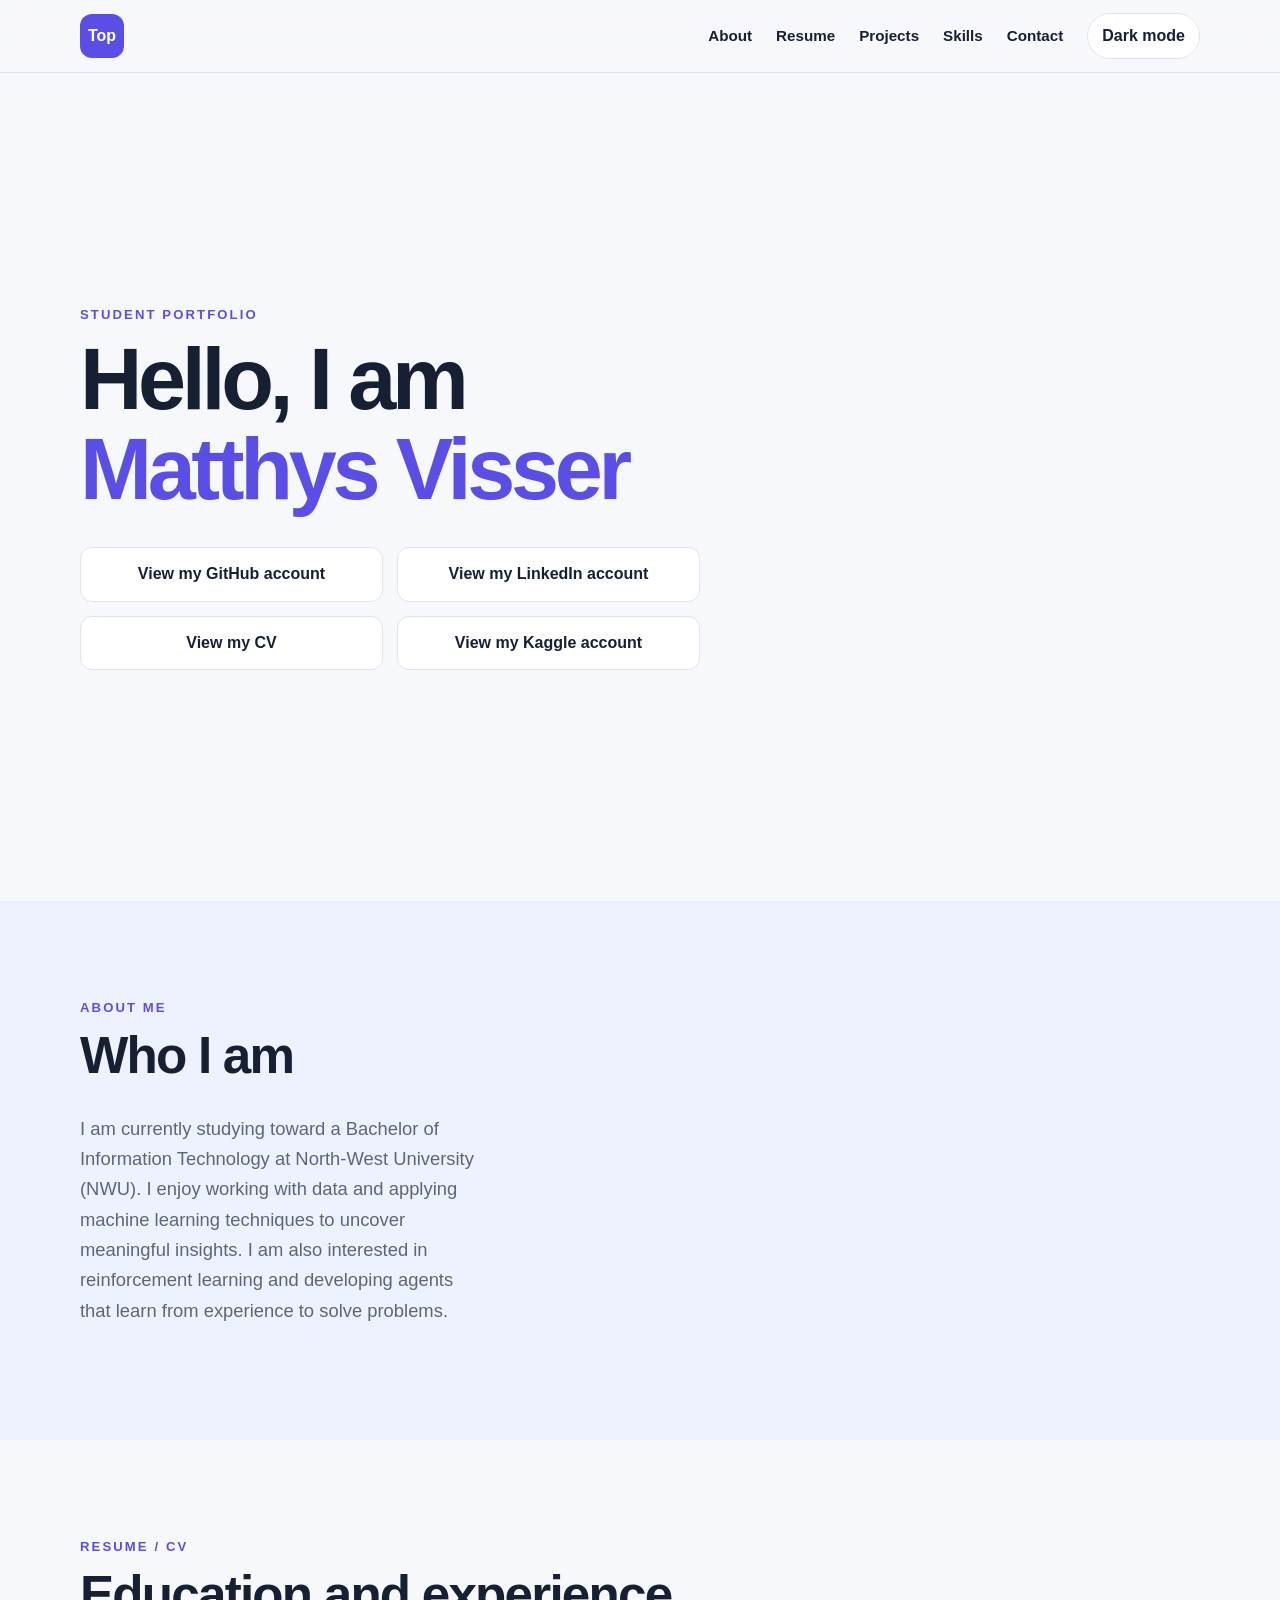
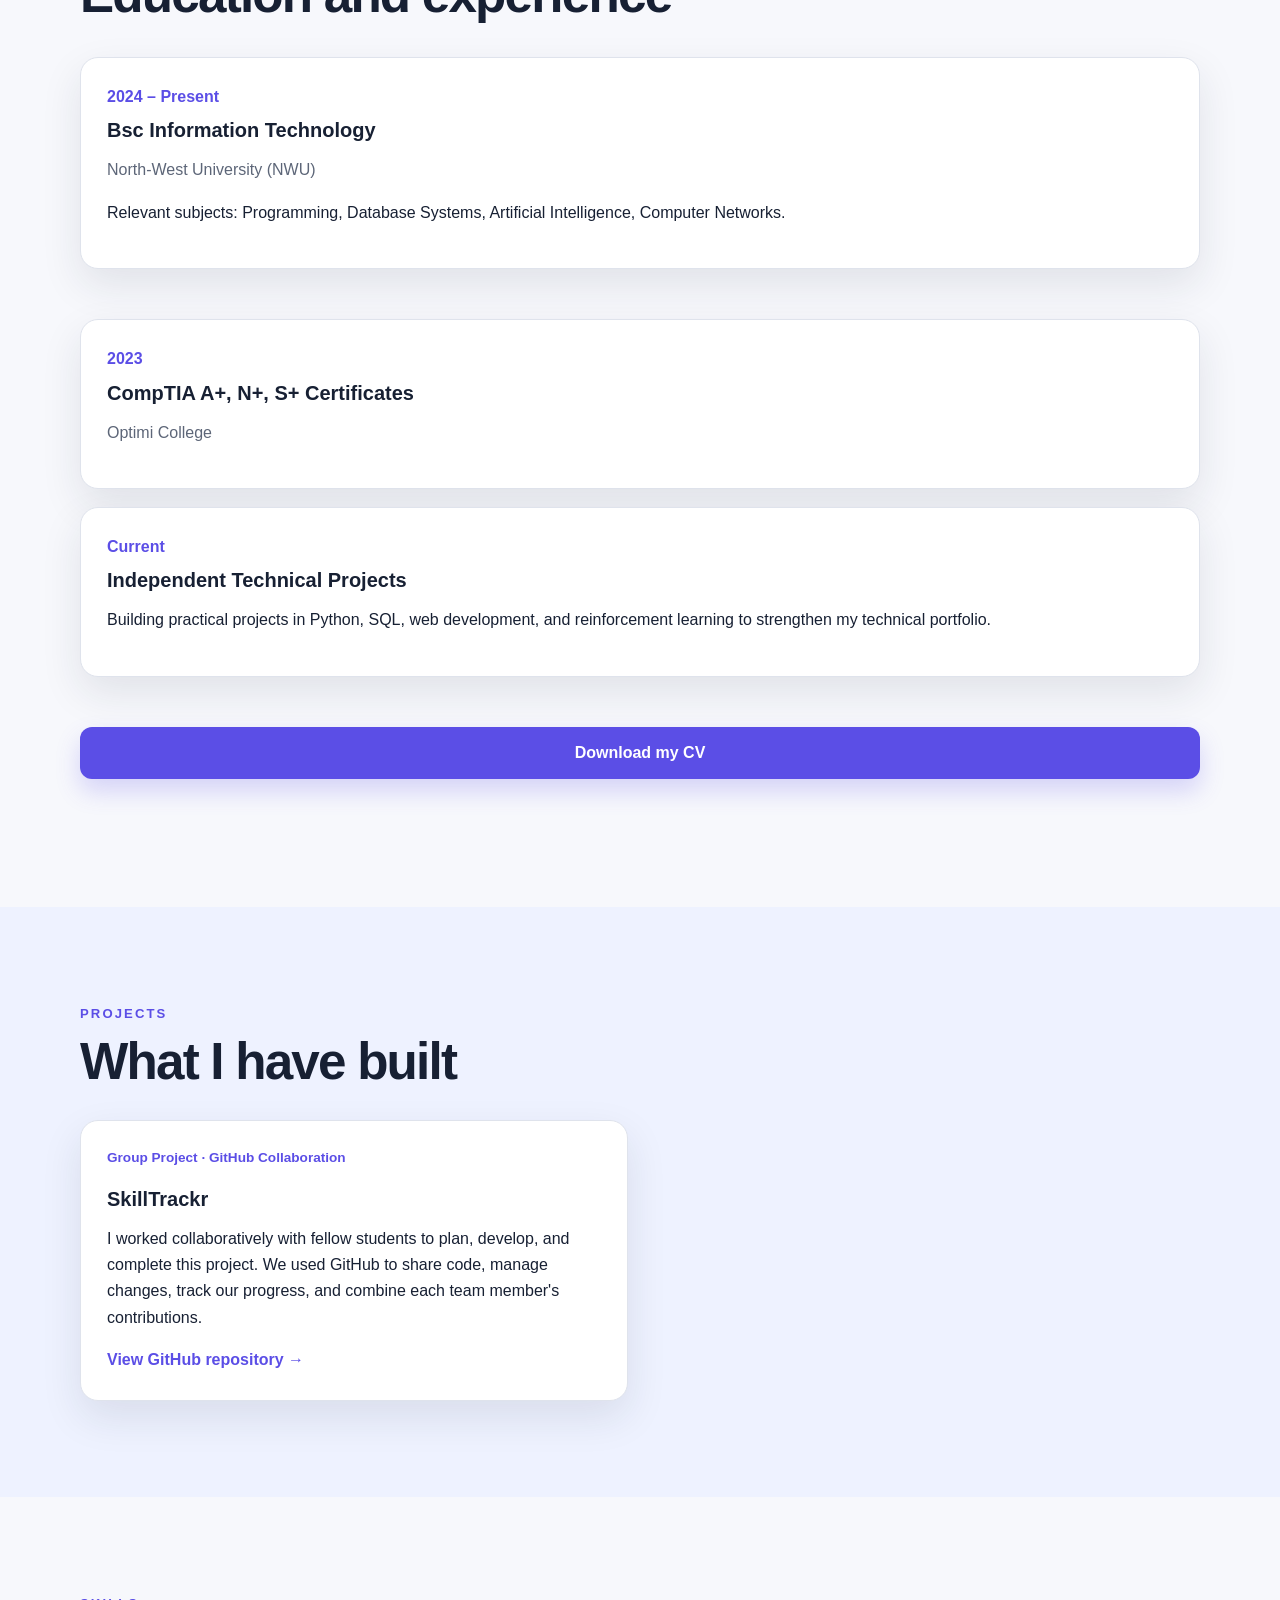
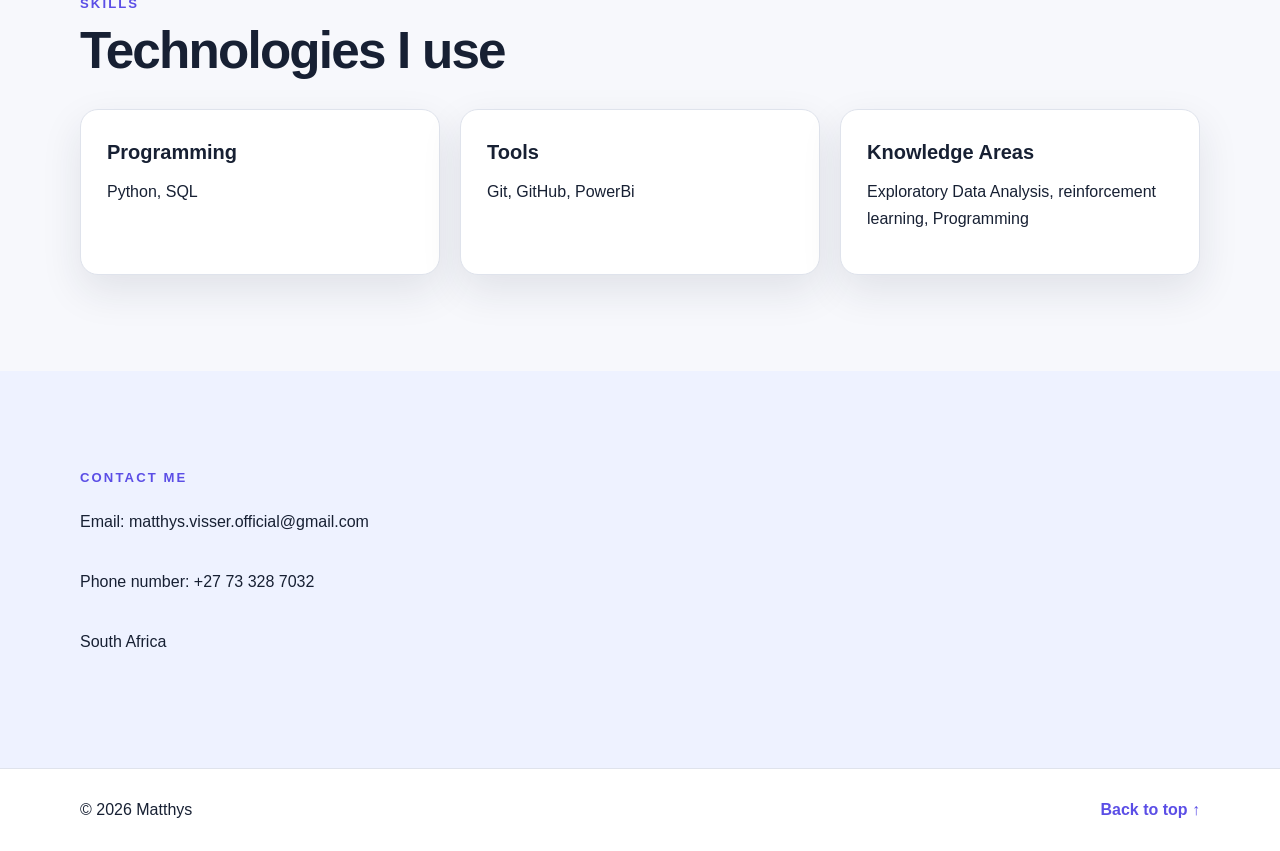
==== index.html @ 04e50a79 "Add files via upload" ====
<!DOCTYPE html>
<html lang="en">
<head>
    <meta charset="UTF-8">
    <meta name="viewport" content="width=device-width, initial-scale=1.0">
    <meta name="description" content="Personal portfolio and virtual CV">
<title>Matthys Visser | Virtual CV</title>
    <link rel="stylesheet" href="style.css">
</head>
<body>
    <header class="site-header">
        <nav class="navbar container" aria-label="Main navigation">
            <a class="logo" href="#home">Top</a>

            <button
                class="menu-button"
                id="menuButton"
                type="button"
                aria-label="Open navigation menu"
                aria-expanded="false"
                aria-controls="navLinks"
            >
                ☰
            </button>

            <div class="nav-links" id="navLinks">
                <a href="#about">About</a>
                <a href="#resume">Resume</a>
                <a href="#projects">Projects</a>
                <a href="#skills">Skills</a>
                <a href="#contact">Contact</a>
                <button class="theme-button" id="themeButton" type="button">
                    Dark mode
                </button>
            </div>
        </nav>
    </header>

    <main>
        <section class="hero section" id="home">
            <div class="container hero-grid">
                <div>
                    <p class="eyebrow">Student Portfolio</p>
<h1>Hello, I am <span>Matthys Visser</span></h1>
                    <div class="button-row">
                        <a class="button secondary-button" href="https://github.com/MattyGoldfish" target="_blank" rel="noreferrer">
                            View my GitHub account
                        </a>
                        <a class="button secondary-button" href="https://za.linkedin.com/in/matthys-visser-6865a5102" target="_blank" rel="noreferrer">
                            View my LinkedIn account
                        </a>
                        <a class="button secondary-button" href="Visser_49836919_CV" target="_blank">
                            View my CV
                        </a>
                        <a class="button secondary-button" href="https://www.kaggle.com/mattygoldfish" target="_blank" rel="noreferrer">
                            View my Kaggle account
                        </a>
                    </div>
                </div>
            </div>
        </section>

        <section class="section alternate-section reveal" id="about">
            <div class="container two-column">
                <div>
                    <p class="eyebrow">About Me</p>
                    <h2>Who I am
                        
                    </h2>
                    <p class="hero-text">
                       I am currently studying toward a Bachelor of Information Technology 
                        at North-West University (NWU). I enjoy working with data and applying 
                        machine learning techniques to uncover meaningful insights. I am also 
                        interested in reinforcement learning and developing agents that learn 
                        from experience to solve problems.
                    </p>
                </div>

                <div>
                    <p>
                        
                    </p>
                    <p>
                        
                    </p>
                    <p>
                       
                    </p>
                </div>
            </div>
        </section>

        <section class="section reveal" id="resume">
            <div class="container">
                <p class="eyebrow">Resume / CV</p>
                <h2>Education and experience</h2>

                <div class="timeline">
                    <article class="timeline-item">
                        <p class="timeline-date">2024 – Present</p>
                        <h3>Bsc Information Technology</h3>
                        <p class="muted">North-West University (NWU)</p>
                        <p>
                            Relevant subjects: Programming, Database Systems,
                            Artificial Intelligence, Computer Networks.
                        </p>
                    </article>

                <div class="timeline">
                    <article class="timeline-item">
                        <p class="timeline-date">2023</p>
                        <h3>CompTIA A+, N+, S+ Certificates</h3>
                        <p class="muted">Optimi College</p>
                       

                    </article>

                    <article class="timeline-item">
                        <p class="timeline-date">Current</p>
                        <h3>Independent Technical Projects</h3>
                        <p>
                            Building practical projects in Python, SQL, web development,
                            and reinforcement learning to strengthen my technical portfolio.
                        </p>
                    </article>
                </div>

                <a class="button primary-button" href="Visser_49836919_CV.pdf" download>
                    Download my CV
                </a>
            </div>
        </section>

       <section class="section alternate-section reveal" id="projects">
    <div class="container">
        <p class="eyebrow">Projects</p>
        <h2>What I have built</h2>

        <div class="project-grid">
            <article class="project-card">
                <div class="project-content">
                    <p class="project-tag">
                        Group Project · GitHub Collaboration
                    </p>

                    <h3>SkillTrackr</h3>

                    <p>
                        I worked collaboratively with fellow students to plan,
                        develop, and complete this project. We used GitHub to
                        share code, manage changes, track our progress, and
                        combine each team member's contributions.
                    </p>

                    <a
                        href="https://github.com/CMPG213-Group-5/SkillTrackr"
                        target="_blank"
                        rel="noreferrer"
                    >
                        View GitHub repository →
                    </a>
                </div>
            </article>
        </div>
    </div>
</section>

        <section class="section reveal" id="skills">
            <div class="container">
                <p class="eyebrow">Skills</p>
                <h2>Technologies I use</h2>

                <div class="skills-grid">
                    <article class="skill-card">
                        <h3>Programming</h3>
                        <p>Python, SQL</p>
                    </article>

                    <article class="skill-card">
                        <h3>Tools</h3>
                        <p>Git, GitHub, PowerBi</p>
                    </article>

                    <article class="skill-card">
                        <h3>Knowledge Areas</h3>
                        <p>
                            Exploratory Data Analysis, reinforcement learning,
                             Programming
                        </p>
                    </article>
                </div>
            </div>
        </section>

        <section class="section alternate-section reveal" id="contact">
    <div class="container">
        <p class="eyebrow">Contact ME</p>

        <div class="contact-links">
            <p class="Email">
                 Email: matthys.visser.official@gmail.com
            </p>
            <p class="phone-number">
                 Phone number: +27 73 328 7032
            </p>

            <p>South Africa</p>
        </div>
    </div>
</section>
    </main>

    <footer>
        <div class="container footer-content">
<p>© <span id="currentYear"></span> Matthys</p>
            <a href="#home">Back to top ↑</a>
        </div>
    </footer>

    <script src="script.js"></script>
</body>
</html>
---- style.css ----
/* ---------- Basic setup ---------- */

:root {
    --background: #f7f8fc;
    --surface: #ffffff;
    --surface-alt: #eef2ff;
    --text: #172033;
    --muted: #5d6678;
    --primary: #5b4ee6;
    --primary-dark: #4538c8;
    --border: #dfe3ec;
    --shadow: 0 16px 40px rgba(27, 35, 60, 0.10);
    --radius: 18px;
    --max-width: 1120px;
}

body.dark-theme {
    --background: #10131c;
    --surface: #181d29;
    --surface-alt: #202638;
    --text: #f4f6fb;
    --muted: #b8c0d0;
    --primary: #9b91ff;
    --primary-dark: #b4acff;
    --border: #31384a;
    --shadow: 0 16px 40px rgba(0, 0, 0, 0.28);
}

* {
    box-sizing: border-box;
}

html {
    scroll-behavior: smooth;
}

body {
    margin: 0;
    font-family: Arial, Helvetica, sans-serif;
    background: var(--background);
    color: var(--text);
    line-height: 1.65;
    transition: background 0.25s ease, color 0.25s ease;
}

img {
    max-width: 100%;
}

a {
    color: var(--primary);
}

button,
a {
    -webkit-tap-highlight-color: transparent;
}

.container {
    width: min(92%, var(--max-width));
    margin-inline: auto;
}

.section {
    padding: 96px 0;
    scroll-margin-top: 82px;
}

.alternate-section {
    background: var(--surface-alt);
}

.eyebrow {
    margin: 0 0 8px;
    color: var(--primary);
    font-size: 0.82rem;
    font-weight: 800;
    letter-spacing: 0.16em;
    text-transform: uppercase;
}

h1,
h2,
h3,
p {
    margin-top: 0;
}

h1 {
    margin-bottom: 20px;
    font-size: clamp(2.6rem, 7vw, 5.4rem);
    line-height: 1.05;
    letter-spacing: -0.05em;
}

h1 span {
    color: var(--primary);
}

h2 {
    margin-bottom: 28px;
    font-size: clamp(2rem, 4vw, 3.2rem);
    line-height: 1.15;
    letter-spacing: -0.035em;
}

h3 {
    margin-bottom: 10px;
    font-size: 1.25rem;
}

.muted {
    color: var(--muted);
}

/* ---------- Navigation ---------- */

.site-header {
    position: sticky;
    top: 0;
    z-index: 1000;
    border-bottom: 1px solid var(--border);
    background: color-mix(in srgb, var(--background) 88%, transparent);
    backdrop-filter: blur(14px);
}

.navbar {
    min-height: 72px;
    display: flex;
    align-items: center;
    justify-content: space-between;
}

.logo {
    display: grid;
    width: 44px;
    height: 44px;
    place-items: center;
    border-radius: 12px;
    background: var(--primary);
    color: #ffffff;
    font-weight: 900;
    text-decoration: none;
}

.nav-links {
    display: flex;
    align-items: center;
    gap: 24px;
}

.nav-links a {
    color: var(--text);
    font-size: 0.95rem;
    font-weight: 700;
    text-decoration: none;
}

.nav-links a:hover,
.nav-links a:focus-visible {
    color: var(--primary);
}

.theme-button,
.menu-button,
.filter-button {
    border: 1px solid var(--border);
    border-radius: 999px;
    background: var(--surface);
    color: var(--text);
    cursor: pointer;
    font: inherit;
    font-weight: 700;
}

.theme-button {
    padding: 9px 14px;
}

.menu-button {
    display: none;
    width: 44px;
    height: 44px;
}

/* ---------- Hero ---------- */

.hero {
    min-height: calc(100vh - 72px);
    display: grid;
    align-items: center;
}

.hero-grid {
    display: grid;
    grid-template-columns: 1.45fr 0.75fr;
    gap: 64px;
    align-items: center;
}

.hero-text {
    max-width: 720px;
    color: var(--muted);
    font-size: 1.15rem;
}

.button-row {
    display: grid;
    grid-template-columns: repeat(2, minmax(0, 1fr));
    gap: 14px;
    max-width: 620px;
    margin-top: 32px;
}

.button {
    display: inline-block;
    padding: 13px 20px;
    border-radius: 12px;
    font-weight: 800;
    text-decoration: none;
    text-align: center;
    transition: transform 0.2s ease, box-shadow 0.2s ease;
}

.button:hover,
.button:focus-visible {
    transform: translateY(-2px);
}

.primary-button {
    background: var(--primary);
    color: #ffffff;
    box-shadow: 0 12px 24px rgba(91, 78, 230, 0.22);
}

.primary-button:hover {
    background: var(--primary-dark);
}

.secondary-button {
    border: 1px solid var(--border);
    background: var(--surface);
    color: var(--text);
}

.contact-card,
.skill-card,
.project-card,
.timeline-item {
    border: 1px solid var(--border);
    background: var(--surface);
    box-shadow: var(--shadow);
}

/* ---------- General sections ---------- */

.two-column,
.contact-grid {
    display: grid;
    grid-template-columns: 0.75fr 1.25fr;
    gap: 64px;
    align-items: start;
}

.timeline {
    display: grid;
    gap: 18px;
    margin: 32px 0;
}

.timeline-item {
    padding: 26px;
    border-radius: var(--radius);
}

.timeline-date {
    margin-bottom: 4px;
    color: var(--primary);
    font-weight: 800;
}

.skills-grid {
    display: grid;
    grid-template-columns: repeat(3, 1fr);
    gap: 20px;
}

.skill-card {
    padding: 26px;
    border-radius: var(--radius);
}

/* ---------- Projects ---------- */

.filter-buttons {
    display: flex;
    flex-wrap: wrap;
    gap: 10px;
    margin-bottom: 30px;
}

.filter-button {
    padding: 9px 15px;
}

.filter-button.active {
    border-color: var(--primary);
    background: var(--primary);
    color: #ffffff;
}

.project-grid {
    display: grid;
    grid-template-columns: repeat(2, 1fr);
    gap: 24px;
}

.project-card {
    overflow: hidden;
    border-radius: var(--radius);
    transition: transform 0.25s ease, box-shadow 0.25s ease;
}

.project-card:hover {
    transform: translateY(-6px);
}

.project-card.hidden {
    display: none;
}

.project-image {
    display: grid;
    min-height: 190px;
    place-items: center;
    background:
        radial-gradient(circle at top left, rgba(255, 255, 255, 0.35), transparent 32%),
        linear-gradient(135deg, var(--primary), #17a897);
    color: #ffffff;
    font-size: 2rem;
    font-weight: 900;
    letter-spacing: -0.03em;
}

.project-content {
    padding: 26px;
}

.project-tag {
    color: var(--primary);
    font-size: 0.85rem;
    font-weight: 800;
}

.project-content a {
    font-weight: 800;
    text-decoration: none;
}

/* ---------- Contact and footer ---------- */

.contact-card {
    display: grid;
    gap: 14px;
    padding: 30px;
    border-radius: var(--radius);
}

.contact-card a {
    overflow-wrap: anywhere;
    font-weight: 800;
    text-decoration: none;
}

footer {
    padding: 28px 0;
    border-top: 1px solid var(--border);
    background: var(--surface);
}

.footer-content {
    display: flex;
    justify-content: space-between;
    gap: 20px;
}

.footer-content p {
    margin: 0;
}

.footer-content a {
    font-weight: 800;
    text-decoration: none;
}

/* ---------- Scroll animation ---------- */

.reveal {
    opacity: 0;
    transform: translateY(24px);
    transition: opacity 0.7s ease, transform 0.7s ease;
}

.reveal.visible {
    opacity: 1;
    transform: translateY(0);
}

/* ---------- Responsive layout ---------- */

@media (max-width: 850px) {
    .hero-grid,
    .two-column,
    .contact-grid {
        grid-template-columns: 1fr;
        gap: 40px;
    }

    .skills-grid {
        grid-template-columns: 1fr;
    }

    .menu-button {
        display: grid;
        place-items: center;
    }

    .nav-links {
        position: absolute;
        top: 72px;
        right: 4%;
        left: 4%;
        display: none;
        padding: 20px;
        border: 1px solid var(--border);
        border-radius: 16px;
        background: var(--surface);
        box-shadow: var(--shadow);
    }

    .nav-links.open {
        display: grid;
    }
}

@media (max-width: 650px) {
    .section {
        padding: 72px 0;
    }

    .project-grid {
        grid-template-columns: 1fr;
    }

    .footer-content {
        flex-direction: column;
    }
}

@media (prefers-reduced-motion: reduce) {
    *,
    *::before,
    *::after {
        scroll-behavior: auto !important;
        transition-duration: 0.01ms !important;
        animation-duration: 0.01ms !important;
    }

    .reveal {
        opacity: 1;
        transform: none;
    }
}
.contact-links {
    display: flex;
    flex-direction: column;
    align-items: flex-start;
    gap: 18px;
    margin-top: 20px;
}

.contact-links a {
    color: var(--accent-color);
    font-weight: 700;
    text-decoration: none;
}

.contact-links a:hover {
    text-decoration: underline;
}
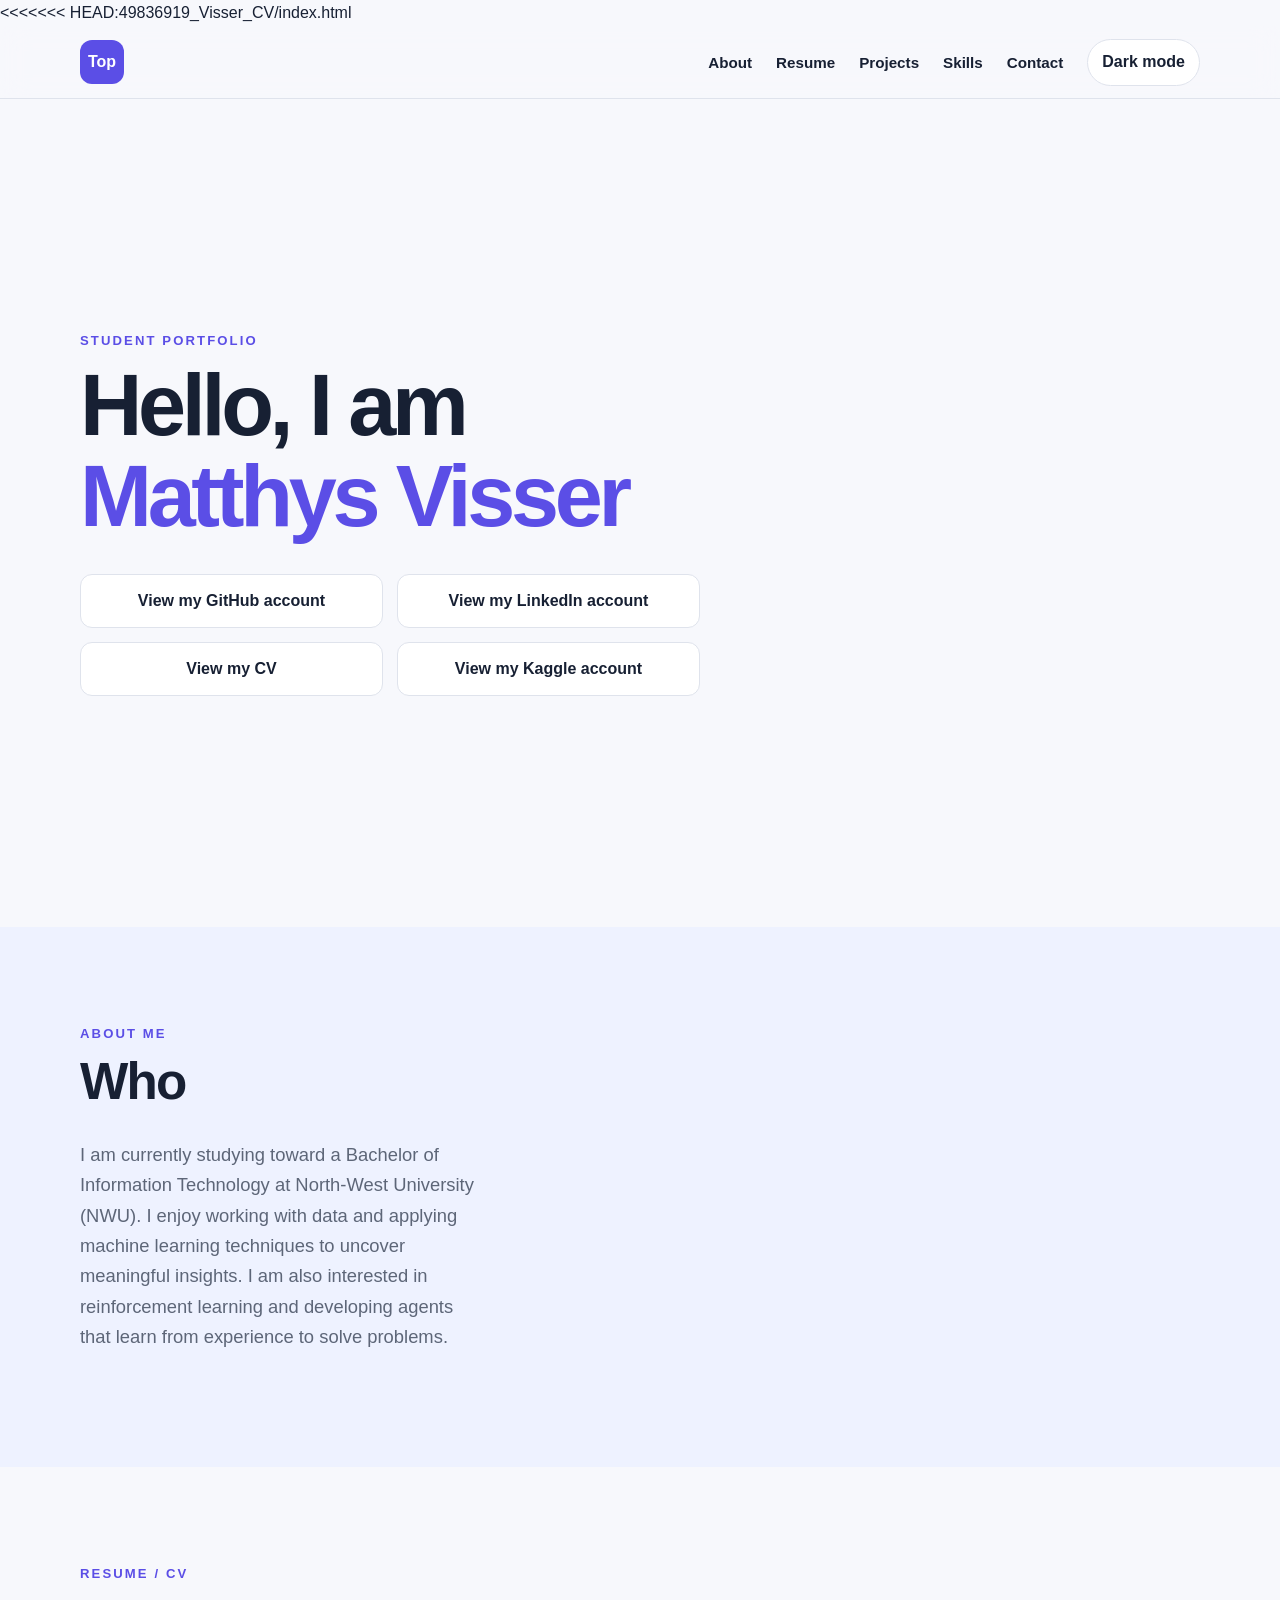
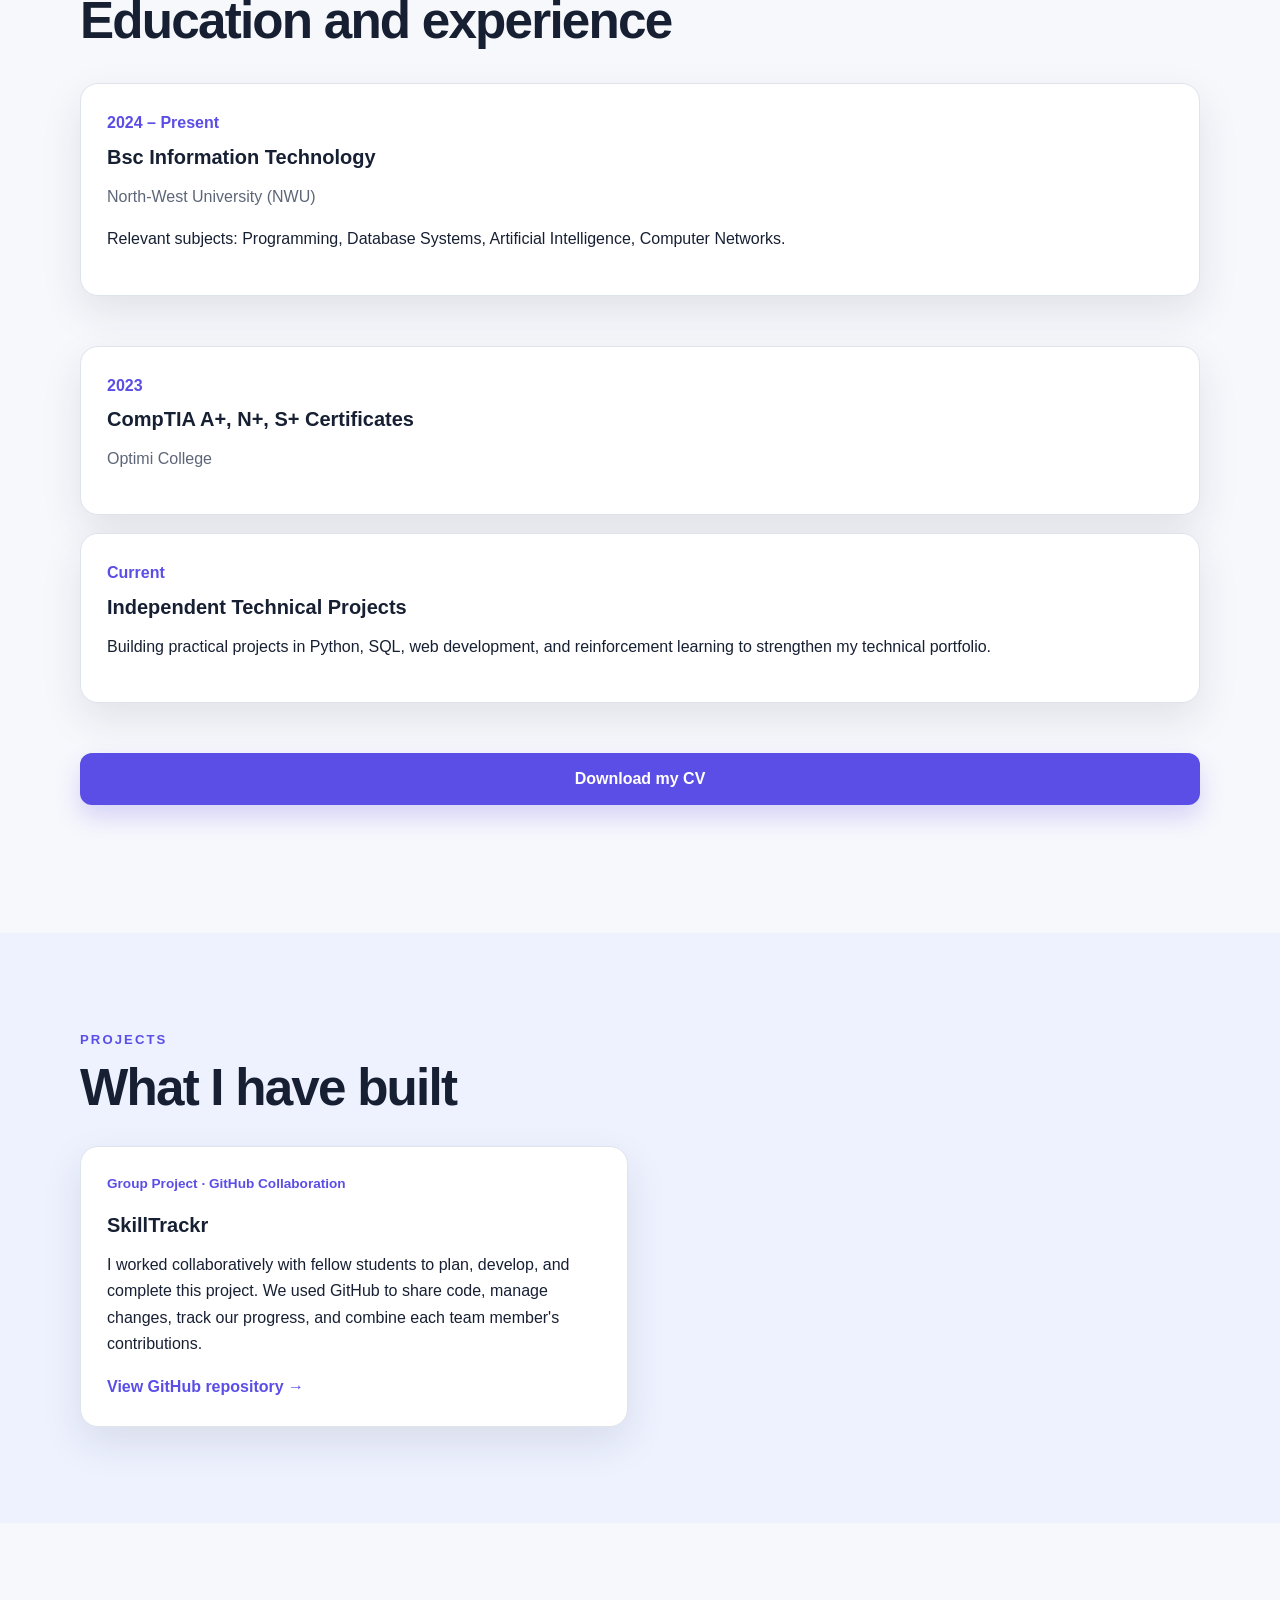
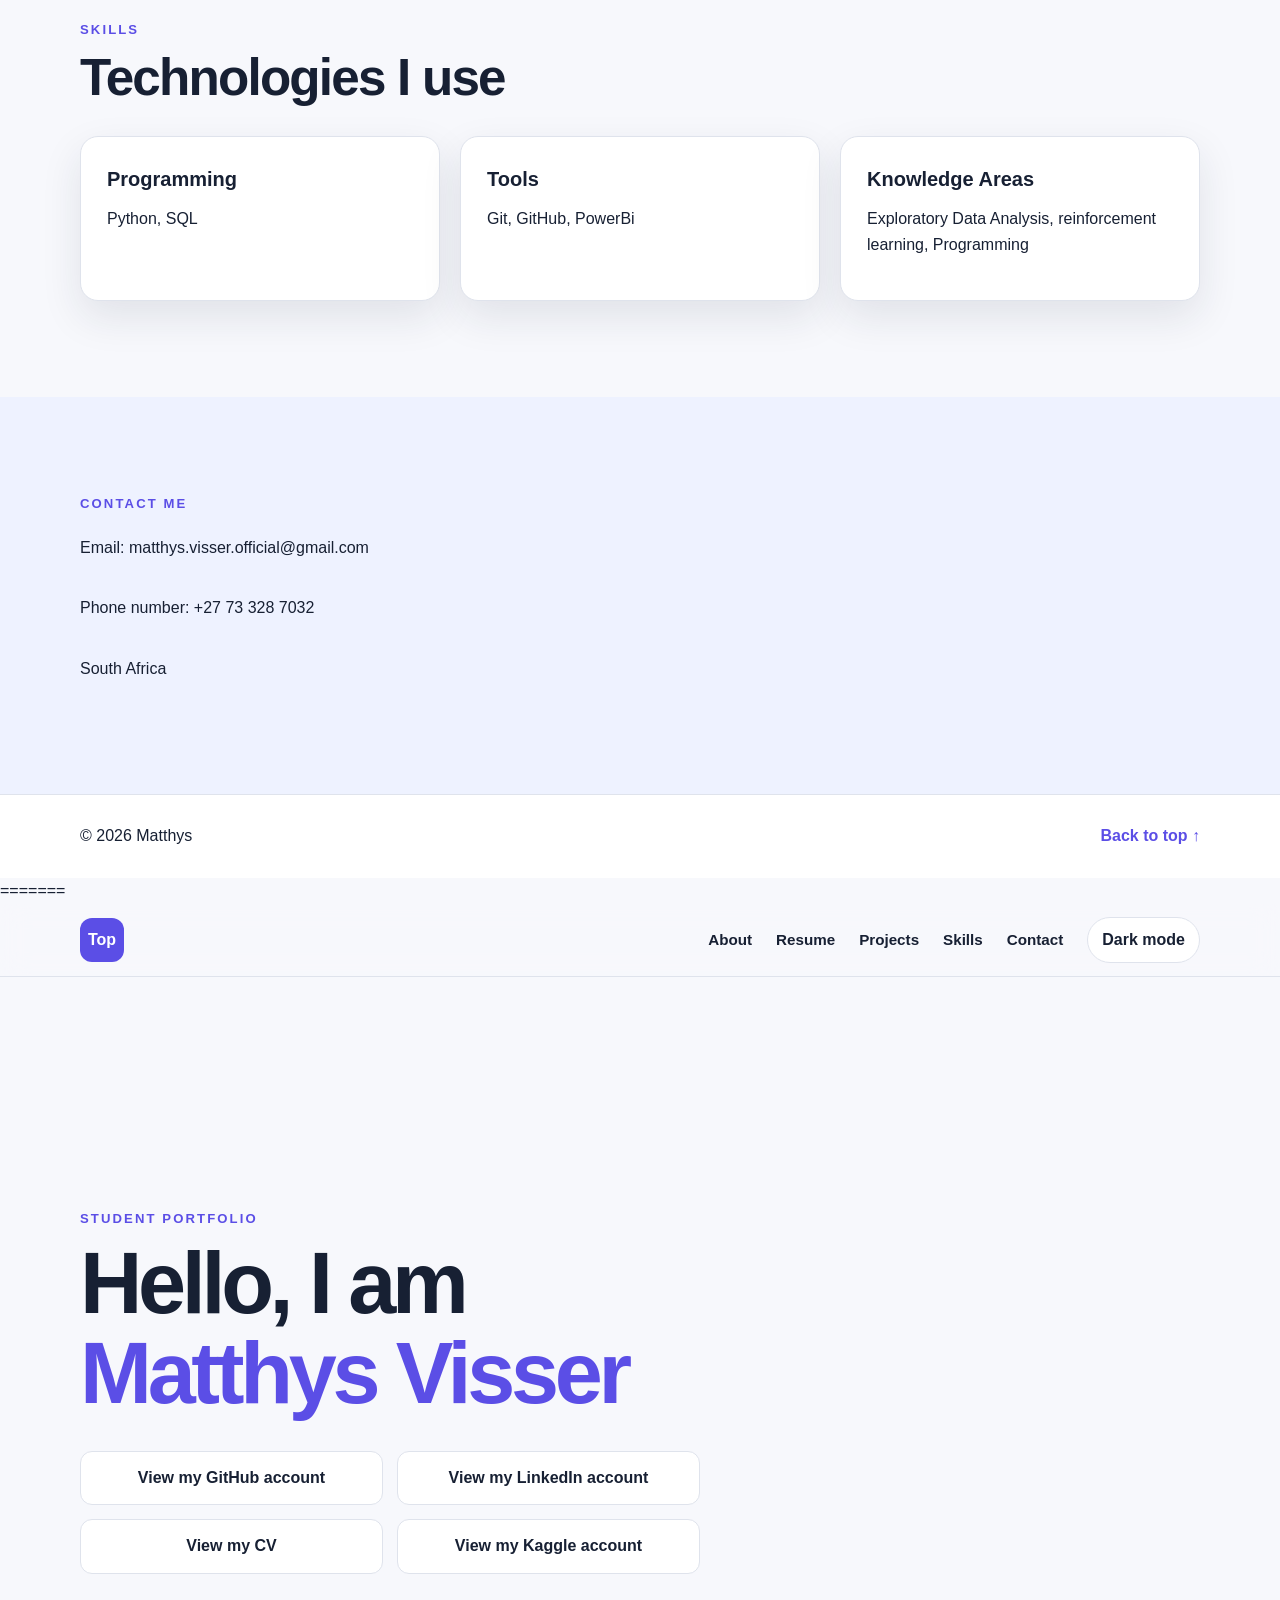
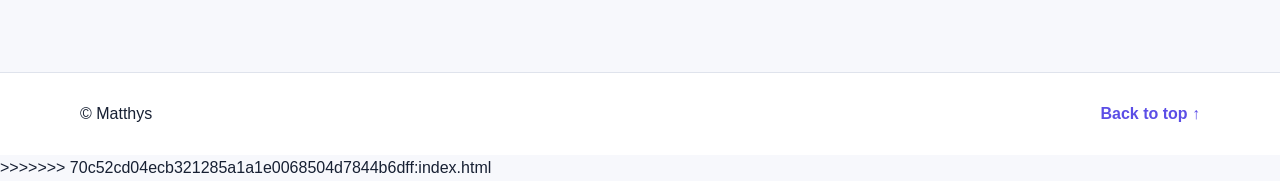
==== commit c2eb8c04: "Merge branch 'main' of https://github.com/MattyGoldfish/Virtual-CV" ====
--- a/index.html
+++ b/index.html
@@ -1,222 +1,447 @@
-<!DOCTYPE html>
-<html lang="en">
-<head>
-    <meta charset="UTF-8">
-    <meta name="viewport" content="width=device-width, initial-scale=1.0">
-    <meta name="description" content="Personal portfolio and virtual CV">
-<title>Matthys Visser | Virtual CV</title>
-    <link rel="stylesheet" href="style.css">
-</head>
-<body>
-    <header class="site-header">
-        <nav class="navbar container" aria-label="Main navigation">
-            <a class="logo" href="#home">Top</a>
-
-            <button
-                class="menu-button"
-                id="menuButton"
-                type="button"
-                aria-label="Open navigation menu"
-                aria-expanded="false"
-                aria-controls="navLinks"
-            >
-                ☰
-            </button>
-
-            <div class="nav-links" id="navLinks">
-                <a href="#about">About</a>
-                <a href="#resume">Resume</a>
-                <a href="#projects">Projects</a>
-                <a href="#skills">Skills</a>
-                <a href="#contact">Contact</a>
-                <button class="theme-button" id="themeButton" type="button">
-                    Dark mode
-                </button>
-            </div>
-        </nav>
-    </header>
-
-    <main>
-        <section class="hero section" id="home">
-            <div class="container hero-grid">
-                <div>
-                    <p class="eyebrow">Student Portfolio</p>
-<h1>Hello, I am <span>Matthys Visser</span></h1>
-                    <div class="button-row">
-                        <a class="button secondary-button" href="https://github.com/MattyGoldfish" target="_blank" rel="noreferrer">
-                            View my GitHub account
-                        </a>
-                        <a class="button secondary-button" href="https://za.linkedin.com/in/matthys-visser-6865a5102" target="_blank" rel="noreferrer">
-                            View my LinkedIn account
-                        </a>
-                        <a class="button secondary-button" href="Visser_49836919_CV" target="_blank">
-                            View my CV
-                        </a>
-                        <a class="button secondary-button" href="https://www.kaggle.com/mattygoldfish" target="_blank" rel="noreferrer">
-                            View my Kaggle account
-                        </a>
-                    </div>
-                </div>
-            </div>
-        </section>
-
-        <section class="section alternate-section reveal" id="about">
-            <div class="container two-column">
-                <div>
-                    <p class="eyebrow">About Me</p>
-                    <h2>Who I am
-                        
-                    </h2>
-                    <p class="hero-text">
-                       I am currently studying toward a Bachelor of Information Technology 
-                        at North-West University (NWU). I enjoy working with data and applying 
-                        machine learning techniques to uncover meaningful insights. I am also 
-                        interested in reinforcement learning and developing agents that learn 
-                        from experience to solve problems.
-                    </p>
-                </div>
-
-                <div>
-                    <p>
-                        
-                    </p>
-                    <p>
-                        
-                    </p>
-                    <p>
-                       
-                    </p>
-                </div>
-            </div>
-        </section>
-
-        <section class="section reveal" id="resume">
-            <div class="container">
-                <p class="eyebrow">Resume / CV</p>
-                <h2>Education and experience</h2>
-
-                <div class="timeline">
-                    <article class="timeline-item">
-                        <p class="timeline-date">2024 – Present</p>
-                        <h3>Bsc Information Technology</h3>
-                        <p class="muted">North-West University (NWU)</p>
-                        <p>
-                            Relevant subjects: Programming, Database Systems,
-                            Artificial Intelligence, Computer Networks.
-                        </p>
-                    </article>
-
-                <div class="timeline">
-                    <article class="timeline-item">
-                        <p class="timeline-date">2023</p>
-                        <h3>CompTIA A+, N+, S+ Certificates</h3>
-                        <p class="muted">Optimi College</p>
-                       
-
-                    </article>
-
-                    <article class="timeline-item">
-                        <p class="timeline-date">Current</p>
-                        <h3>Independent Technical Projects</h3>
-                        <p>
-                            Building practical projects in Python, SQL, web development,
-                            and reinforcement learning to strengthen my technical portfolio.
-                        </p>
-                    </article>
-                </div>
-
-                <a class="button primary-button" href="Visser_49836919_CV.pdf" download>
-                    Download my CV
-                </a>
-            </div>
-        </section>
-
-       <section class="section alternate-section reveal" id="projects">
-    <div class="container">
-        <p class="eyebrow">Projects</p>
-        <h2>What I have built</h2>
-
-        <div class="project-grid">
-            <article class="project-card">
-                <div class="project-content">
-                    <p class="project-tag">
-                        Group Project · GitHub Collaboration
-                    </p>
-
-                    <h3>SkillTrackr</h3>
-
-                    <p>
-                        I worked collaboratively with fellow students to plan,
-                        develop, and complete this project. We used GitHub to
-                        share code, manage changes, track our progress, and
-                        combine each team member's contributions.
-                    </p>
-
-                    <a
-                        href="https://github.com/CMPG213-Group-5/SkillTrackr"
-                        target="_blank"
-                        rel="noreferrer"
-                    >
-                        View GitHub repository →
-                    </a>
-                </div>
-            </article>
-        </div>
-    </div>
-</section>
-
-        <section class="section reveal" id="skills">
-            <div class="container">
-                <p class="eyebrow">Skills</p>
-                <h2>Technologies I use</h2>
-
-                <div class="skills-grid">
-                    <article class="skill-card">
-                        <h3>Programming</h3>
-                        <p>Python, SQL</p>
-                    </article>
-
-                    <article class="skill-card">
-                        <h3>Tools</h3>
-                        <p>Git, GitHub, PowerBi</p>
-                    </article>
-
-                    <article class="skill-card">
-                        <h3>Knowledge Areas</h3>
-                        <p>
-                            Exploratory Data Analysis, reinforcement learning,
-                             Programming
-                        </p>
-                    </article>
-                </div>
-            </div>
-        </section>
-
-        <section class="section alternate-section reveal" id="contact">
-    <div class="container">
-        <p class="eyebrow">Contact ME</p>
-
-        <div class="contact-links">
-            <p class="Email">
-                 Email: matthys.visser.official@gmail.com
-            </p>
-            <p class="phone-number">
-                 Phone number: +27 73 328 7032
-            </p>
-
-            <p>South Africa</p>
-        </div>
-    </div>
-</section>
-    </main>
-
-    <footer>
-        <div class="container footer-content">
-<p>© <span id="currentYear"></span> Matthys</p>
-            <a href="#home">Back to top ↑</a>
-        </div>
-    </footer>
-
-    <script src="script.js"></script>
-</body>
-</html>
+<<<<<<< HEAD:49836919_Visser_CV/index.html
+<!DOCTYPE html>
+<html lang="en">
+<head>
+    <meta charset="UTF-8">
+    <meta name="viewport" content="width=device-width, initial-scale=1.0">
+    <meta name="description" content="Personal portfolio and virtual CV">
+<title>Matthys Vis | Virtual CV</title>
+    <link rel="stylesheet" href="style.css">
+</head>
+<body>
+    <header class="site-header">
+        <nav class="navbar container" aria-label="Main navigation">
+            <a class="logo" href="#home">Top</a>
+
+            <button
+                class="menu-button"
+                id="menuButton"
+                type="button"
+                aria-label="Open navigation menu"
+                aria-expanded="false"
+                aria-controls="navLinks"
+            >
+                ☰
+            </button>
+
+            <div class="nav-links" id="navLinks">
+                <a href="#about">About</a>
+                <a href="#resume">Resume</a>
+                <a href="#projects">Projects</a>
+                <a href="#skills">Skills</a>
+                <a href="#contact">Contact</a>
+                <button class="theme-button" id="themeButton" type="button">
+                    Dark mode
+                </button>
+            </div>
+        </nav>
+    </header>
+
+    <main>
+        <section class="hero section" id="home">
+            <div class="container hero-grid">
+                <div>
+                    <p class="eyebrow">Student Portfolio</p>
+<h1>Hello, I am <span>Matthys Visser</span></h1>
+                    <div class="button-row">
+                        <a class="button secondary-button" href="https://github.com/MattyGoldfish" target="_blank" rel="noreferrer">
+                            View my GitHub account
+                        </a>
+                        <a class="button secondary-button" href="https://za.linkedin.com/in/matthys-visser-6865a5102" target="_blank" rel="noreferrer">
+                            View my LinkedIn account
+                        </a>
+                        <a class="button secondary-button" href="Visser_49836919_CV" target="_blank">
+                            View my CV
+                        </a>
+                        <a class="button secondary-button" href="https://www.kaggle.com/mattygoldfish" target="_blank" rel="noreferrer">
+                            View my Kaggle account
+                        </a>
+                    </div>
+                </div>
+            </div>
+        </section>
+
+        <section class="section alternate-section reveal" id="about">
+            <div class="container two-column">
+                <div>
+                    <p class="eyebrow">About Me</p>
+                    <h2>Who 
+                        
+                    </h2>
+                    <p class="hero-text">
+                       I am currently studying toward a Bachelor of Information Technology 
+                        at North-West University (NWU). I enjoy working with data and applying 
+                        machine learning techniques to uncover meaningful insights. I am also 
+                        interested in reinforcement learning and developing agents that learn 
+                        from experience to solve problems.
+                    </p>
+                </div>
+
+                <div>
+                    <p>
+                        
+                    </p>
+                    <p>
+                        
+                    </p>
+                    <p>
+                       
+                    </p>
+                </div>
+            </div>
+        </section>
+
+        <section class="section reveal" id="resume">
+            <div class="container">
+                <p class="eyebrow">Resume / CV</p>
+                <h2>Education and experience</h2>
+
+                <div class="timeline">
+                    <article class="timeline-item">
+                        <p class="timeline-date">2024 – Present</p>
+                        <h3>Bsc Information Technology</h3>
+                        <p class="muted">North-West University (NWU)</p>
+                        <p>
+                            Relevant subjects: Programming, Database Systems,
+                            Artificial Intelligence, Computer Networks.
+                        </p>
+                    </article>
+
+                <div class="timeline">
+                    <article class="timeline-item">
+                        <p class="timeline-date">2023</p>
+                        <h3>CompTIA A+, N+, S+ Certificates</h3>
+                        <p class="muted">Optimi College</p>
+                       
+
+                    </article>
+
+                    <article class="timeline-item">
+                        <p class="timeline-date">Current</p>
+                        <h3>Independent Technical Projects</h3>
+                        <p>
+                            Building practical projects in Python, SQL, web development,
+                            and reinforcement learning to strengthen my technical portfolio.
+                        </p>
+                    </article>
+                </div>
+
+                <a class="button primary-button" href="Visser_49836919_CV.pdf" download>
+                    Download my CV
+                </a>
+            </div>
+        </section>
+
+       <section class="section alternate-section reveal" id="projects">
+    <div class="container">
+        <p class="eyebrow">Projects</p>
+        <h2>What I have built</h2>
+
+        <div class="project-grid">
+            <article class="project-card">
+                <div class="project-content">
+                    <p class="project-tag">
+                        Group Project · GitHub Collaboration
+                    </p>
+
+                    <h3>SkillTrackr</h3>
+
+                    <p>
+                        I worked collaboratively with fellow students to plan,
+                        develop, and complete this project. We used GitHub to
+                        share code, manage changes, track our progress, and
+                        combine each team member's contributions.
+                    </p>
+
+                    <a
+                        href="https://github.com/CMPG213-Group-5/SkillTrackr"
+                        target="_blank"
+                        rel="noreferrer"
+                    >
+                        View GitHub repository →
+                    </a>
+                </div>
+            </article>
+        </div>
+    </div>
+</section>
+
+        <section class="section reveal" id="skills">
+            <div class="container">
+                <p class="eyebrow">Skills</p>
+                <h2>Technologies I use</h2>
+
+                <div class="skills-grid">
+                    <article class="skill-card">
+                        <h3>Programming</h3>
+                        <p>Python, SQL</p>
+                    </article>
+
+                    <article class="skill-card">
+                        <h3>Tools</h3>
+                        <p>Git, GitHub, PowerBi</p>
+                    </article>
+
+                    <article class="skill-card">
+                        <h3>Knowledge Areas</h3>
+                        <p>
+                            Exploratory Data Analysis, reinforcement learning,
+                             Programming
+                        </p>
+                    </article>
+                </div>
+            </div>
+        </section>
+
+        <section class="section alternate-section reveal" id="contact">
+    <div class="container">
+        <p class="eyebrow">Contact ME</p>
+
+        <div class="contact-links">
+            <p class="Email">
+                 Email: matthys.visser.official@gmail.com
+            </p>
+            <p class="phone-number">
+                 Phone number: +27 73 328 7032
+            </p>
+
+            <p>South Africa</p>
+        </div>
+    </div>
+</section>
+    </main>
+
+    <footer>
+        <div class="container footer-content">
+<p>© <span id="currentYear"></span> Matthys</p>
+            <a href="#home">Back to top ↑</a>
+        </div>
+    </footer>
+
+    <script src="script.js"></script>
+</body>
+</html>
+=======
+<!DOCTYPE html>
+<html lang="en">
+<head>
+    <meta charset="UTF-8">
+    <meta name="viewport" content="width=device-width, initial-scale=1.0">
+    <meta name="description" content="Personal portfolio and virtual CV">
+<title>Matthys Visser | Virtual CV</title>
+    <link rel="stylesheet" href="style.css">
+</head>
+<body>
+    <header class="site-header">
+        <nav class="navbar container" aria-label="Main navigation">
+            <a class="logo" href="#home">Top</a>
+
+            <button
+                class="menu-button"
+                id="menuButton"
+                type="button"
+                aria-label="Open navigation menu"
+                aria-expanded="false"
+                aria-controls="navLinks"
+            >
+                ☰
+            </button>
+
+            <div class="nav-links" id="navLinks">
+                <a href="#about">About</a>
+                <a href="#resume">Resume</a>
+                <a href="#projects">Projects</a>
+                <a href="#skills">Skills</a>
+                <a href="#contact">Contact</a>
+                <button class="theme-button" id="themeButton" type="button">
+                    Dark mode
+                </button>
+            </div>
+        </nav>
+    </header>
+
+    <main>
+        <section class="hero section" id="home">
+            <div class="container hero-grid">
+                <div>
+                    <p class="eyebrow">Student Portfolio</p>
+<h1>Hello, I am <span>Matthys Visser</span></h1>
+                    <div class="button-row">
+                        <a class="button secondary-button" href="https://github.com/MattyGoldfish" target="_blank" rel="noreferrer">
+                            View my GitHub account
+                        </a>
+                        <a class="button secondary-button" href="https://za.linkedin.com/in/matthys-visser-6865a5102" target="_blank" rel="noreferrer">
+                            View my LinkedIn account
+                        </a>
+                        <a class="button secondary-button" href="Visser_49836919_CV" target="_blank">
+                            View my CV
+                        </a>
+                        <a class="button secondary-button" href="https://www.kaggle.com/mattygoldfish" target="_blank" rel="noreferrer">
+                            View my Kaggle account
+                        </a>
+                    </div>
+                </div>
+            </div>
+        </section>
+
+        <section class="section alternate-section reveal" id="about">
+            <div class="container two-column">
+                <div>
+                    <p class="eyebrow">About Me</p>
+                    <h2>Who I am
+                        
+                    </h2>
+                    <p class="hero-text">
+                       I am currently studying toward a Bachelor of Information Technology 
+                        at North-West University (NWU). I enjoy working with data and applying 
+                        machine learning techniques to uncover meaningful insights. I am also 
+                        interested in reinforcement learning and developing agents that learn 
+                        from experience to solve problems.
+                    </p>
+                </div>
+
+                <div>
+                    <p>
+                        
+                    </p>
+                    <p>
+                        
+                    </p>
+                    <p>
+                       
+                    </p>
+                </div>
+            </div>
+        </section>
+
+        <section class="section reveal" id="resume">
+            <div class="container">
+                <p class="eyebrow">Resume / CV</p>
+                <h2>Education and experience</h2>
+
+                <div class="timeline">
+                    <article class="timeline-item">
+                        <p class="timeline-date">2024 – Present</p>
+                        <h3>Bsc Information Technology</h3>
+                        <p class="muted">North-West University (NWU)</p>
+                        <p>
+                            Relevant subjects: Programming, Database Systems,
+                            Artificial Intelligence, Computer Networks.
+                        </p>
+                    </article>
+
+                <div class="timeline">
+                    <article class="timeline-item">
+                        <p class="timeline-date">2023</p>
+                        <h3>CompTIA A+, N+, S+ Certificates</h3>
+                        <p class="muted">Optimi College</p>
+                       
+
+                    </article>
+
+                    <article class="timeline-item">
+                        <p class="timeline-date">Current</p>
+                        <h3>Independent Technical Projects</h3>
+                        <p>
+                            Building practical projects in Python, SQL, web development,
+                            and reinforcement learning to strengthen my technical portfolio.
+                        </p>
+                    </article>
+                </div>
+
+                <a class="button primary-button" href="Visser_49836919_CV.pdf" download>
+                    Download my CV
+                </a>
+            </div>
+        </section>
+
+       <section class="section alternate-section reveal" id="projects">
+    <div class="container">
+        <p class="eyebrow">Projects</p>
+        <h2>What I have built</h2>
+
+        <div class="project-grid">
+            <article class="project-card">
+                <div class="project-content">
+                    <p class="project-tag">
+                        Group Project · GitHub Collaboration
+                    </p>
+
+                    <h3>SkillTrackr</h3>
+
+                    <p>
+                        I worked collaboratively with fellow students to plan,
+                        develop, and complete this project. We used GitHub to
+                        share code, manage changes, track our progress, and
+                        combine each team member's contributions.
+                    </p>
+
+                    <a
+                        href="https://github.com/CMPG213-Group-5/SkillTrackr"
+                        target="_blank"
+                        rel="noreferrer"
+                    >
+                        View GitHub repository →
+                    </a>
+                </div>
+            </article>
+        </div>
+    </div>
+</section>
+
+        <section class="section reveal" id="skills">
+            <div class="container">
+                <p class="eyebrow">Skills</p>
+                <h2>Technologies I use</h2>
+
+                <div class="skills-grid">
+                    <article class="skill-card">
+                        <h3>Programming</h3>
+                        <p>Python, SQL</p>
+                    </article>
+
+                    <article class="skill-card">
+                        <h3>Tools</h3>
+                        <p>Git, GitHub, PowerBi</p>
+                    </article>
+
+                    <article class="skill-card">
+                        <h3>Knowledge Areas</h3>
+                        <p>
+                            Exploratory Data Analysis, reinforcement learning,
+                             Programming
+                        </p>
+                    </article>
+                </div>
+            </div>
+        </section>
+
+        <section class="section alternate-section reveal" id="contact">
+    <div class="container">
+        <p class="eyebrow">Contact ME</p>
+
+        <div class="contact-links">
+            <p class="Email">
+                 Email: matthys.visser.official@gmail.com
+            </p>
+            <p class="phone-number">
+                 Phone number: +27 73 328 7032
+            </p>
+
+            <p>South Africa</p>
+        </div>
+    </div>
+</section>
+    </main>
+
+    <footer>
+        <div class="container footer-content">
+<p>© <span id="currentYear"></span> Matthys</p>
+            <a href="#home">Back to top ↑</a>
+        </div>
+    </footer>
+
+    <script src="script.js"></script>
+</body>
+</html>
+>>>>>>> 70c52cd04ecb321285a1a1e0068504d7844b6dff:index.html
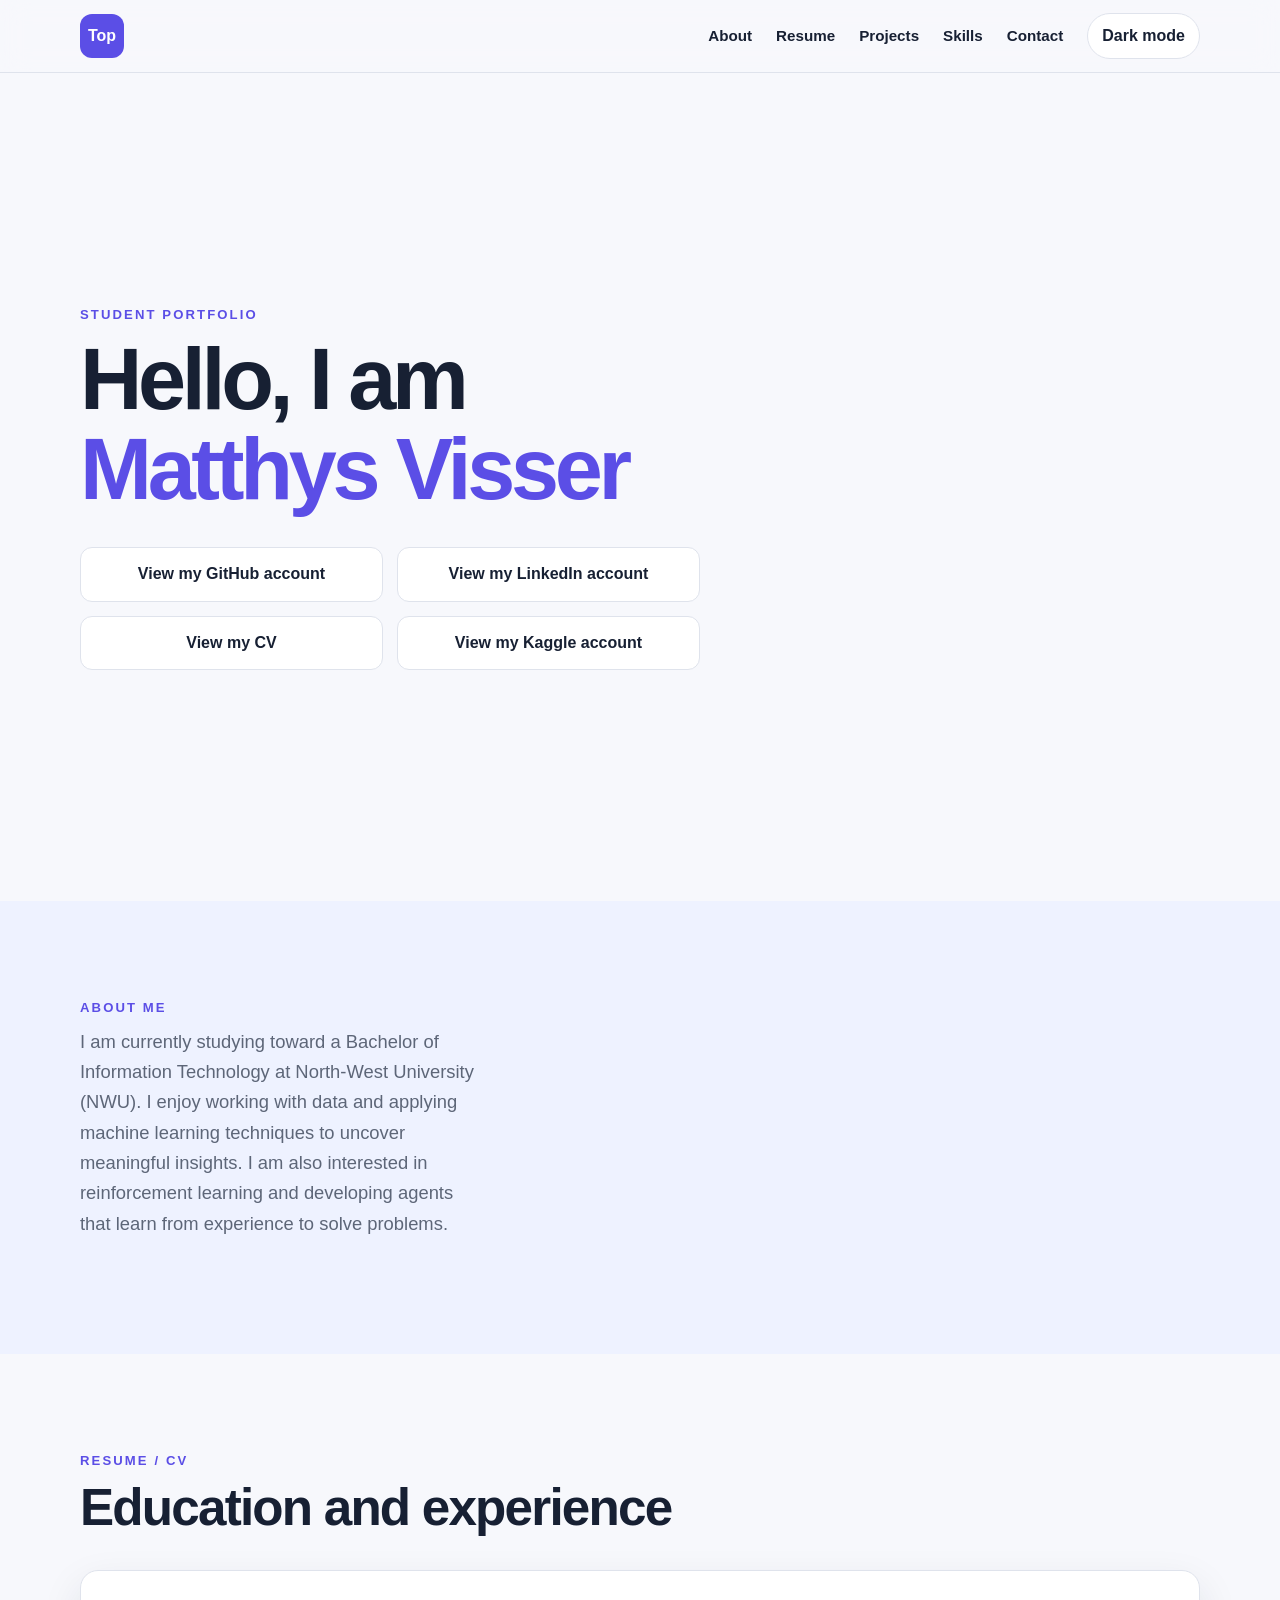
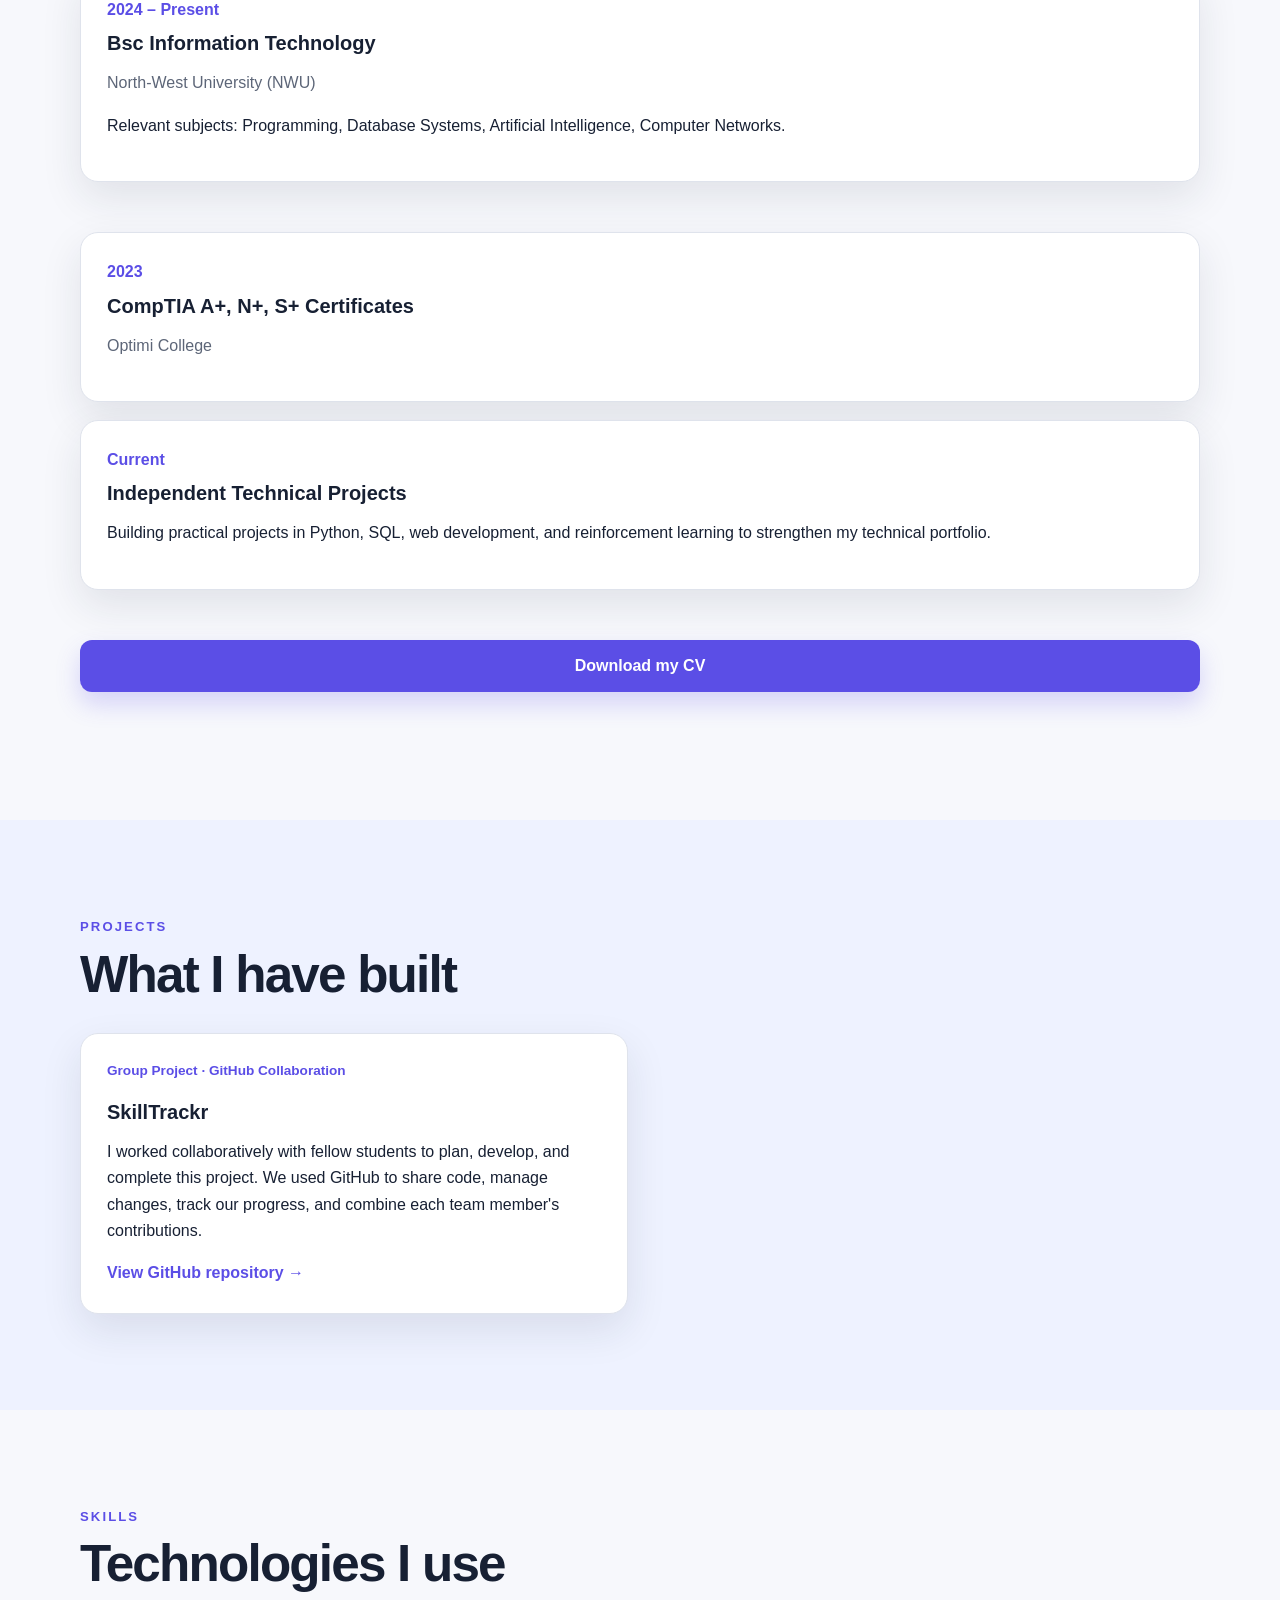
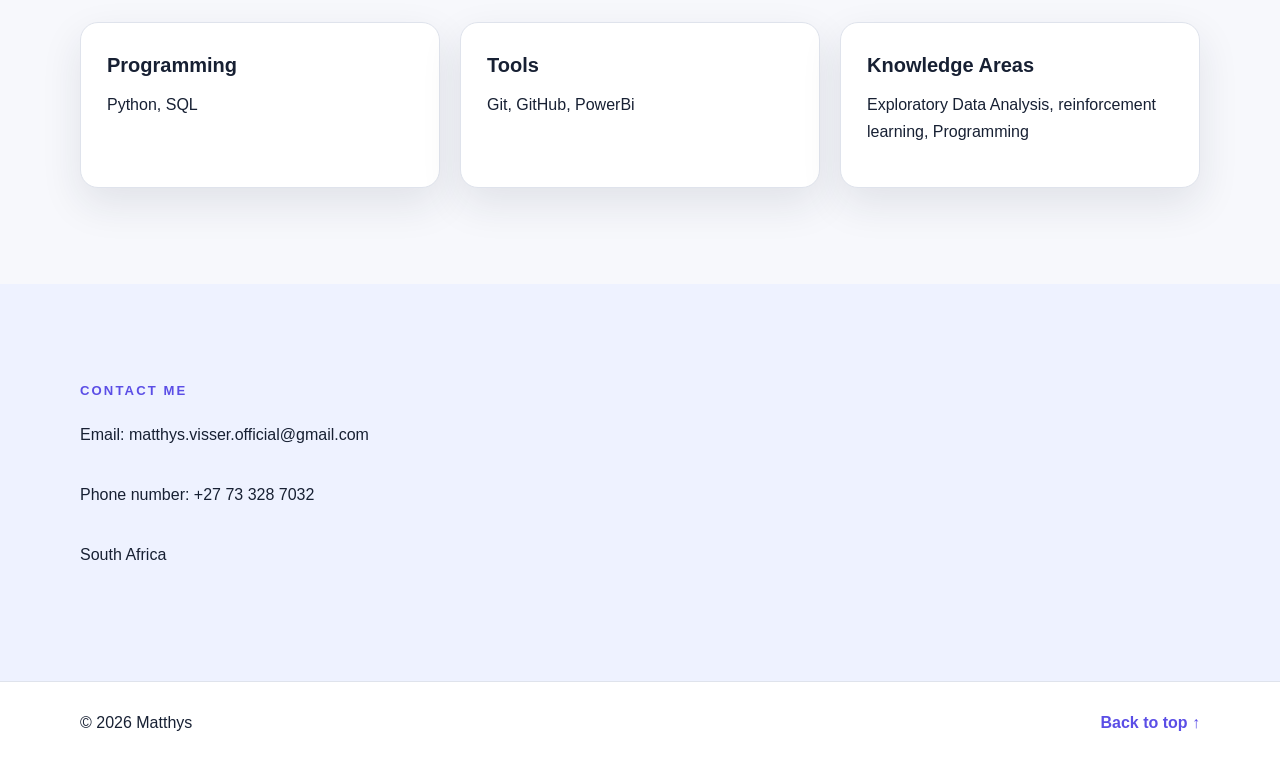
==== commit 0f3b66a9: "removed text" ====
--- a/index.html
+++ b/index.html
@@ -1,4 +1,3 @@
-<<<<<<< HEAD:49836919_Visser_CV/index.html
 <!DOCTYPE html>
 <html lang="en">
 <head>
@@ -65,9 +64,6 @@
             <div class="container two-column">
                 <div>
                     <p class="eyebrow">About Me</p>
-                    <h2>Who 
-                        
-                    </h2>
                     <p class="hero-text">
                        I am currently studying toward a Bachelor of Information Technology 
                         at North-West University (NWU). I enjoy working with data and applying 
@@ -221,227 +217,3 @@
     <script src="script.js"></script>
 </body>
 </html>
-=======
-<!DOCTYPE html>
-<html lang="en">
-<head>
-    <meta charset="UTF-8">
-    <meta name="viewport" content="width=device-width, initial-scale=1.0">
-    <meta name="description" content="Personal portfolio and virtual CV">
-<title>Matthys Visser | Virtual CV</title>
-    <link rel="stylesheet" href="style.css">
-</head>
-<body>
-    <header class="site-header">
-        <nav class="navbar container" aria-label="Main navigation">
-            <a class="logo" href="#home">Top</a>
-
-            <button
-                class="menu-button"
-                id="menuButton"
-                type="button"
-                aria-label="Open navigation menu"
-                aria-expanded="false"
-                aria-controls="navLinks"
-            >
-                ☰
-            </button>
-
-            <div class="nav-links" id="navLinks">
-                <a href="#about">About</a>
-                <a href="#resume">Resume</a>
-                <a href="#projects">Projects</a>
-                <a href="#skills">Skills</a>
-                <a href="#contact">Contact</a>
-                <button class="theme-button" id="themeButton" type="button">
-                    Dark mode
-                </button>
-            </div>
-        </nav>
-    </header>
-
-    <main>
-        <section class="hero section" id="home">
-            <div class="container hero-grid">
-                <div>
-                    <p class="eyebrow">Student Portfolio</p>
-<h1>Hello, I am <span>Matthys Visser</span></h1>
-                    <div class="button-row">
-                        <a class="button secondary-button" href="https://github.com/MattyGoldfish" target="_blank" rel="noreferrer">
-                            View my GitHub account
-                        </a>
-                        <a class="button secondary-button" href="https://za.linkedin.com/in/matthys-visser-6865a5102" target="_blank" rel="noreferrer">
-                            View my LinkedIn account
-                        </a>
-                        <a class="button secondary-button" href="Visser_49836919_CV" target="_blank">
-                            View my CV
-                        </a>
-                        <a class="button secondary-button" href="https://www.kaggle.com/mattygoldfish" target="_blank" rel="noreferrer">
-                            View my Kaggle account
-                        </a>
-                    </div>
-                </div>
-            </div>
-        </section>
-
-        <section class="section alternate-section reveal" id="about">
-            <div class="container two-column">
-                <div>
-                    <p class="eyebrow">About Me</p>
-                    <h2>Who I am
-                        
-                    </h2>
-                    <p class="hero-text">
-                       I am currently studying toward a Bachelor of Information Technology 
-                        at North-West University (NWU). I enjoy working with data and applying 
-                        machine learning techniques to uncover meaningful insights. I am also 
-                        interested in reinforcement learning and developing agents that learn 
-                        from experience to solve problems.
-                    </p>
-                </div>
-
-                <div>
-                    <p>
-                        
-                    </p>
-                    <p>
-                        
-                    </p>
-                    <p>
-                       
-                    </p>
-                </div>
-            </div>
-        </section>
-
-        <section class="section reveal" id="resume">
-            <div class="container">
-                <p class="eyebrow">Resume / CV</p>
-                <h2>Education and experience</h2>
-
-                <div class="timeline">
-                    <article class="timeline-item">
-                        <p class="timeline-date">2024 – Present</p>
-                        <h3>Bsc Information Technology</h3>
-                        <p class="muted">North-West University (NWU)</p>
-                        <p>
-                            Relevant subjects: Programming, Database Systems,
-                            Artificial Intelligence, Computer Networks.
-                        </p>
-                    </article>
-
-                <div class="timeline">
-                    <article class="timeline-item">
-                        <p class="timeline-date">2023</p>
-                        <h3>CompTIA A+, N+, S+ Certificates</h3>
-                        <p class="muted">Optimi College</p>
-                       
-
-                    </article>
-
-                    <article class="timeline-item">
-                        <p class="timeline-date">Current</p>
-                        <h3>Independent Technical Projects</h3>
-                        <p>
-                            Building practical projects in Python, SQL, web development,
-                            and reinforcement learning to strengthen my technical portfolio.
-                        </p>
-                    </article>
-                </div>
-
-                <a class="button primary-button" href="Visser_49836919_CV.pdf" download>
-                    Download my CV
-                </a>
-            </div>
-        </section>
-
-       <section class="section alternate-section reveal" id="projects">
-    <div class="container">
-        <p class="eyebrow">Projects</p>
-        <h2>What I have built</h2>
-
-        <div class="project-grid">
-            <article class="project-card">
-                <div class="project-content">
-                    <p class="project-tag">
-                        Group Project · GitHub Collaboration
-                    </p>
-
-                    <h3>SkillTrackr</h3>
-
-                    <p>
-                        I worked collaboratively with fellow students to plan,
-                        develop, and complete this project. We used GitHub to
-                        share code, manage changes, track our progress, and
-                        combine each team member's contributions.
-                    </p>
-
-                    <a
-                        href="https://github.com/CMPG213-Group-5/SkillTrackr"
-                        target="_blank"
-                        rel="noreferrer"
-                    >
-                        View GitHub repository →
-                    </a>
-                </div>
-            </article>
-        </div>
-    </div>
-</section>
-
-        <section class="section reveal" id="skills">
-            <div class="container">
-                <p class="eyebrow">Skills</p>
-                <h2>Technologies I use</h2>
-
-                <div class="skills-grid">
-                    <article class="skill-card">
-                        <h3>Programming</h3>
-                        <p>Python, SQL</p>
-                    </article>
-
-                    <article class="skill-card">
-                        <h3>Tools</h3>
-                        <p>Git, GitHub, PowerBi</p>
-                    </article>
-
-                    <article class="skill-card">
-                        <h3>Knowledge Areas</h3>
-                        <p>
-                            Exploratory Data Analysis, reinforcement learning,
-                             Programming
-                        </p>
-                    </article>
-                </div>
-            </div>
-        </section>
-
-        <section class="section alternate-section reveal" id="contact">
-    <div class="container">
-        <p class="eyebrow">Contact ME</p>
-
-        <div class="contact-links">
-            <p class="Email">
-                 Email: matthys.visser.official@gmail.com
-            </p>
-            <p class="phone-number">
-                 Phone number: +27 73 328 7032
-            </p>
-
-            <p>South Africa</p>
-        </div>
-    </div>
-</section>
-    </main>
-
-    <footer>
-        <div class="container footer-content">
-<p>© <span id="currentYear"></span> Matthys</p>
-            <a href="#home">Back to top ↑</a>
-        </div>
-    </footer>
-
-    <script src="script.js"></script>
-</body>
-</html>
->>>>>>> 70c52cd04ecb321285a1a1e0068504d7844b6dff:index.html
